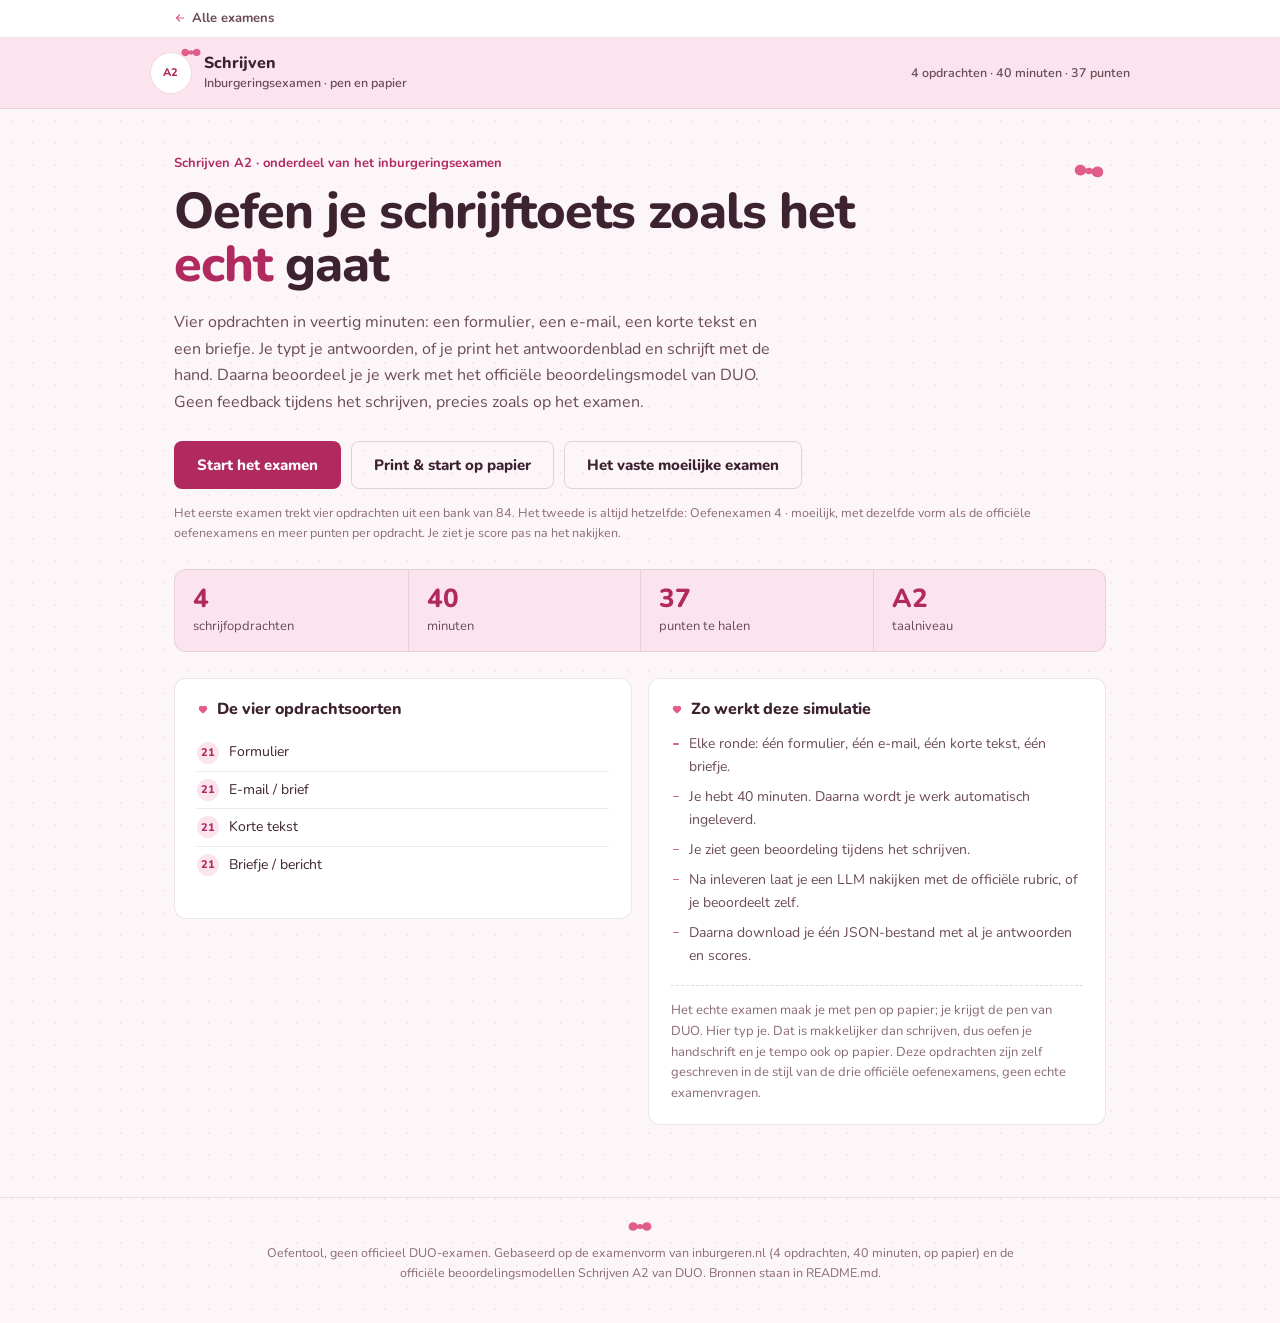
==== schrijven/index.html @ e690a675 "ExamenSimulatie portal: portal + Lezen A2 + Schrijven A2 Static site, no build step. KNM stays in it" ====
<!doctype html>
<html lang="nl">
<head>
  <meta charset="utf-8">
  <meta name="viewport" content="width=device-width, initial-scale=1">
  <title>Schrijven A2 ExamenSimulatie</title>
  <meta name="description" content="Oefenexamen Schrijven A2 (inburgering): 4 opdrachten, 40 minuten, beoordeling met het officiële beoordelingsmodel van DUO. Exporteer je antwoorden als JSON voor een LLM-analyse.">
  <link rel="preconnect" href="https://fonts.googleapis.com">
  <link rel="preconnect" href="https://fonts.gstatic.com" crossorigin>
  <link rel="stylesheet" href="https://fonts.googleapis.com/css2?family=Nunito:wght@400;600;800&display=swap">
  <link rel="stylesheet" href="styles.css">
</head>
<body>
  <div class="topbar">
    <div class="topbar-inner">
      <a class="back-link" href="../">Alle examens</a>
    </div>
  </div>

  <header class="site-header">
    <div class="header-inner">
      <div class="brand">
        <span class="brand-mark">A2</span>
        <div>
          <strong>Schrijven</strong>
          <small>Inburgeringsexamen · pen en papier</small>
        </div>
      </div>
      <div class="header-meta">4 opdrachten · 40 minuten · 37 punten</div>
    </div>
  </header>

  <main>
    <!-- ── Start ─────────────────────────────────────────────────── -->
    <section id="screen-start" class="screen">
      <div class="hero">
        <p class="eyebrow">Schrijven A2 · onderdeel van het inburgeringsexamen</p>
        <h1>Oefen je schrijftoets zoals het <span>echt</span> gaat</h1>
        <p class="lead">
          Vier opdrachten in veertig minuten: een formulier, een e-mail, een korte
          tekst en een briefje. Je typt je antwoorden, of je print het antwoordenblad
          en schrijft met de hand. Daarna beoordeel je je werk met het officiële
          beoordelingsmodel van DUO. Geen feedback tijdens het schrijven, precies
          zoals op het examen.
        </p>
        <div style="display:flex;flex-wrap:wrap;gap:10px">
          <button id="btn-start" class="btn primary big" type="button">Start het examen</button>
          <button id="btn-start-paper" class="btn ghost big" type="button">Print &amp; start op papier</button>
          <button id="btn-start-hard" class="btn ghost big" type="button">Het vaste moeilijke examen</button>
        </div>
        <p class="tiny">
          Het eerste examen trekt vier opdrachten uit een bank van <span id="bank-size">…</span>.
          Het tweede is altijd hetzelfde: <span id="hard-exam-name">…</span>, met dezelfde vorm
          als de officiële oefenexamens en meer punten per opdracht. Je ziet je score pas na
          het nakijken.
        </p>
      </div>

      <div class="facts">
        <div class="fact"><strong>4</strong><span>schrijfopdrachten</span></div>
        <div class="fact"><strong>40</strong><span>minuten</span></div>
        <div class="fact"><strong>37</strong><span>punten te halen</span></div>
        <div class="fact"><strong>A2</strong><span>taalniveau</span></div>
      </div>

      <div class="start-grid">
        <section class="panel">
          <h2>De vier opdrachtsoorten</h2>
          <ul class="theme-list" id="type-list"></ul>
        </section>

        <section class="panel">
          <h2>Zo werkt deze simulatie</h2>
          <ul>
            <li>Elke ronde: één formulier, één e-mail, één korte tekst, één briefje.</li>
            <li>Je hebt 40 minuten. Daarna wordt je werk automatisch ingeleverd.</li>
            <li>Je ziet geen beoordeling tijdens het schrijven.</li>
            <li>Na inleveren laat je een LLM nakijken met de officiële rubric, of je beoordeelt zelf.</li>
            <li>Daarna download je één JSON-bestand met al je antwoorden en scores.</li>
          </ul>
          <p class="note">
            Het echte examen maak je met pen op papier; je krijgt de pen van DUO.
            Hier typ je. Dat is makkelijker dan schrijven, dus oefen je handschrift
            en je tempo ook op papier. Deze opdrachten zijn zelf geschreven in de
            stijl van de drie officiële oefenexamens, geen echte examenvragen.
          </p>
        </section>
      </div>
    </section>

    <!-- ── Examen ────────────────────────────────────────────────── -->
    <section id="screen-exam" class="screen hidden">
      <div class="exam-shell">
        <p id="paper-banner" class="paper-banner hidden">
          Papier-modus: schrijf op het geprinte blad. De timer loopt. Daarna voer
          je je antwoorden hier in.
        </p>
        <div class="exam-top">
          <div class="timer-wrap">
            <span class="timer-label">Tijd</span>
            <strong id="timer">40:00</strong>
          </div>
          <div class="exam-progress">
            <span><strong id="answered-count">0</strong> van 4 opdrachten klaar</span>
            <div class="progressbar"><div id="progress-fill"></div></div>
          </div>
          <button id="btn-submit-top" class="btn ghost" type="button">Inleveren</button>
        </div>

        <div class="task-card" id="task-card">
          <div class="question-meta">
            <span id="task-type"></span>
            <span id="task-count"></span>
          </div>
          <h2 id="task-title"></h2>
          <p id="task-situation" class="task-situation"></p>
          <p id="task-instruction" class="task-instruction"></p>
          <ul id="task-points" class="task-points"></ul>
          <div id="task-input" class="task-input"></div>
          <p id="task-meter" class="task-meter"></p>
        </div>

        <div class="exam-nav">
          <button id="btn-prev" class="btn" type="button">← Vorige</button>
          <span id="task-counter" class="q-counter"></span>
          <button id="btn-next" class="btn primary" type="button">Volgende →</button>
        </div>

        <details class="overview">
          <summary>Opdrachtenoverzicht</summary>
          <div id="navigator" class="navigator"></div>
        </details>
      </div>
    </section>

    <!-- ── Nakijken ──────────────────────────────────────────────── -->
    <section id="screen-check" class="screen hidden">
      <div class="result-shell">
        <section class="panel llm-panel">
          <div class="panel-head">
            <h2>Nakijken</h2>
            <span class="hint">Met de officiële rubric</span>
          </div>
          <p class="note">
            Beide routes vullen dezelfde scorekaarten hieronder. Daarna kun je elke score
            nog met de hand bijstellen.
          </p>

          <div class="llm-block">
            <h3>1. Automatisch nakijken</h3>
            <p class="llm-help">
              Met een licentiesleutel laat je nakijken met nakijktegoed: 30 dagen,
              geen sleutel nodig. Zonder licentie gebruik je je eigen DeepSeek-sleutel;
              die blijft in deze browser en gaat alleen naar api.deepseek.com.
            </p>
            <div class="llm-key-row">
              <input id="lic-key" type="password" autocomplete="off" spellcheck="false"
                placeholder="Licentiesleutel (30 dagen nakijktegoed)">
            </div>
            <div class="llm-key-row">
              <input id="ds-key" type="password" autocomplete="off" spellcheck="false"
                placeholder="sk-… (DeepSeek API-sleutel)">
              <button id="btn-ds-forget" class="btn ghost" type="button">Vergeet sleutel</button>
            </div>
            <div class="export-actions">
              <button id="btn-ds-score" class="btn primary" type="button">Laat nakijken</button>
            </div>
            <p id="ds-status" class="tiny" role="status"></p>
          </div>

          <div class="llm-block">
            <h3>2. Of handmatig: kopieer de opdracht</h3>
            <ol class="llm-steps">
              <li>Klik op <b>Kopieer LLM-opdracht</b> en plak de tekst in ChatGPT, Claude of een andere LLM.</li>
              <li>De LLM krijgt je antwoorden, de officiële rubric en de regels, en stuurt alleen JSON terug.</li>
              <li>Plak die JSON hieronder en klik op <b>Verwerk scores</b>.</li>
            </ol>
            <div class="export-actions">
              <button id="btn-llm-copy" class="btn" type="button">Kopieer LLM-opdracht</button>
              <button id="btn-llm-apply" class="btn" type="button">Verwerk scores</button>
            </div>
            <details id="llm-manual" class="llm-manual hidden">
              <summary>Handmatig kopiëren (als het klembord niet werkt)</summary>
              <textarea id="llm-prompt" class="llm-paste" rows="8" readonly></textarea>
            </details>
            <label class="note-label">Antwoord van de LLM (JSON)
              <textarea id="llm-input" class="llm-paste" rows="5" spellcheck="false"
                placeholder='{"scores":[{"id":"mail-01","criteria":{"adequaatheid":2},"eisen":[true,true,false]}]}'></textarea>
            </label>
            <p id="llm-status" class="tiny" role="status"></p>
          </div>
        </section>

        <section class="panel">
          <div class="panel-head">
            <h2>Of beoordeel zelf</h2>
            <span class="hint" id="check-total">0 / 37 punten</span>
          </div>
          <p class="note">
            Vink af wat je echt hebt gedaan en geef per criterium een score, net als
            een beoordelaar van DUO. Wees streng: een schatting die te hoog is, helpt
            je niet. De LLM hierboven vult deze kaarten alvast in.
          </p>
        </section>
        <div id="check-list" class="check-list"></div>
        <div class="result-actions">
          <button id="btn-to-result" class="btn primary big" type="button">Bekijk resultaat →</button>
        </div>
      </div>
    </section>

    <!-- ── Resultaat ─────────────────────────────────────────────── -->
    <section id="screen-result" class="screen hidden">
      <div class="result-shell">
        <div class="result-hero">
          <div id="verdict" class="verdict">SCHATTING</div>
          <div id="score" class="score">0 / 37</div>
          <p id="result-line"></p>
          <div id="result-stats" class="result-stats"></div>
          <p class="note">
            Deze score is voor getypt werk. Op het echte examen schrijf je met de hand,
            zonder spellcheck; daar kan je score lager uitvallen.
          </p>
        </div>

        <section class="panel">
          <div class="panel-head">
            <h2>Per criterium</h2>
            <span class="hint">Zwakste eerst</span>
          </div>
          <div id="criterion-stats" class="theme-stats"></div>
        </section>

        <section class="panel">
          <div class="panel-head">
            <h2>Per opdracht</h2>
            <span class="hint">Punten en eisen</span>
          </div>
          <div id="task-scores" class="theme-stats"></div>
        </section>

        <section class="panel learn-panel">
          <div class="panel-head">
            <h2>Leren van deze poging</h2>
            <span class="hint">5 dagen, 15 minuten per dag</span>
          </div>
          <p class="note">
            <b>Maak een 5-daags plan</b> laat de AI je duurste fouten over vijf dagen
            verdelen, met je eigen zinnen en de antwoorden onderaan. Dat is één eenheid
            nakijktegoed, of je eigen DeepSeek-sleutel.
          </p>
          <div class="export-actions">
            <button id="btn-plan" class="btn primary" type="button">Maak een 5-daags plan</button>
          </div>
          <p id="plan-status" class="tiny" role="status"></p>
          <pre id="plan-out" class="answer-text hidden"></pre>
          <p class="note">
            <b>Kopieer leeropdracht</b> geeft dezelfde analyse als opdracht voor je eigen
            LLM, gratis. Denkt de LLM dat een score niet klopt? Dan eindigt het antwoord
            met een JSON-blok: klik op <b>Scores aanpassen</b>, plak dat blok in
            "Antwoord van de LLM" en de score wordt bijgesteld.
          </p>
          <div class="export-actions">
            <button id="btn-learn-copy" class="btn" type="button">Kopieer leeropdracht</button>
          </div>
          <details id="learn-manual" class="llm-manual hidden">
            <summary>Handmatig kopiëren (als het klembord niet werkt)</summary>
            <textarea id="learn-prompt" class="llm-paste" rows="8" readonly></textarea>
          </details>
          <p id="learn-status" class="tiny" role="status"></p>
        </section>

        <section class="panel export-panel">
          <div class="panel-head">
            <h2>JSON voor je LLM</h2>
            <span class="hint">Antwoorden + scores + rubric</span>
          </div>
          <p class="note">
            Download het bestand en geef het aan een LLM met de vraag: welke
            focusgebieden moet ik oefenen? Het bestand bevat je volledige teksten,
            je zelfbeoordeling, de officiële rubric en een leesinstructie.
          </p>
          <div class="export-actions">
            <button id="btn-download" class="btn primary" type="button">Download JSON</button>
            <button id="btn-copy" class="btn" type="button">Kopieer JSON</button>
          </div>
          <pre id="json-preview" class="json-preview" aria-label="JSONvoorbeeld"></pre>
        </section>

        <div class="result-actions">
          <button id="btn-edit-scores" class="btn" type="button">Scores aanpassen</button>
          <button id="btn-retry" class="btn primary big" type="button">Nieuw examen</button>
        </div>
      </div>
    </section>

    <!-- Alleen zichtbaar bij printen: het papieren antwoordenblad. -->
    <section id="print-sheet" class="print-sheet" aria-hidden="true"></section>
  </main>

  <footer class="site-footer">
    <p>
      Oefentool, geen officieel DUO-examen. Gebaseerd op de examenvorm van
      inburgeren.nl (4 opdrachten, 40 minuten, op papier) en de officiële
      beoordelingsmodellen Schrijven A2 van DUO. Bronnen staan in README.md.
    </p>
  </footer>

  <script src="ai.js"></script>
  <script src="tasks.js"></script>
  <script src="app.js"></script>
</body>
</html>
---- schrijven/styles.css ----
/* Generated from shared/: edit the css in shared/ and run shared/build.sh */
/* ── Tokens ─────────────────────────────────────────────────────── */
:root {
  /* surface ramp: rose paper, never a saturated fill */
  --bg: #fdf6f9;
  --card: #ffffff;
  --raised: #fff5f9;
  --rose-soft: #fce4ee;
  --ink: #3d2230;
  --ink-2: #6b4a58;
  --muted: #8b6a78;
  --line: rgba(61, 34, 48, 0.1);
  --line-strong: rgba(61, 34, 48, 0.16);

  /* one accent, two steps: dark for text and fills, light for banding */
  --rose: #e05c8a;
  --rose-dark: #b02a5f;

  --green: #1e7f52;
  --green-soft: #e9f7ef;
  --red: #c62f4a;
  --red-soft: #fdecef;
  --amber: #96601a;

  --radius-card: 12px;
  --radius-ctl: 8px;
  --radius-mark: 4px;
  --ease: cubic-bezier(0.22, 1, 0.36, 1);

  --font: "Nunito", ui-rounded, "Segoe UI", system-ui, -apple-system, sans-serif;
  --font-display: var(--font);
  --font-mono: ui-monospace, "SFMono-Regular", Consolas, monospace;

  --bow: url("data:image/svg+xml,%3Csvg xmlns='http://www.w3.org/2000/svg' viewBox='1 6.2 22 11.6'%3E%3Cg fill='%23e05c8a'%3E%3Cpath d='M11 12c-1.6-2.6-3.4-4-5.2-4C3.2 8 1.5 9.8 1.5 12S3.2 16 5.8 16c1.8 0 3.6-1.4 5.2-4Z'/%3E%3Cpath d='M13 12c1.6 2.6 3.4 4 5.2 4 2.6 0 4.3-1.8 4.3-4s-1.7-4-4.3-4c-1.8 0-3.6 1.4-5.2 4Z'/%3E%3Ccircle cx='12' cy='12' r='2.4'/%3E%3C/g%3E%3C/svg%3E");
  --heart: url("data:image/svg+xml,%3Csvg xmlns='http://www.w3.org/2000/svg' viewBox='0 0 24 24'%3E%3Cpath fill='%23e05c8a' d='M12 20.5S3.5 15.6 3.5 10.4A4.9 4.9 0 0 1 12 7.2a4.9 4.9 0 0 1 8.5 3.2c0 5.2-8.5 10.1-8.5 10.1Z'/%3E%3C/svg%3E");
}

* {
  box-sizing: border-box;
}

html {
  scroll-behavior: smooth;
}

body {
  margin: 0;
  background-color: var(--bg);
  background-image: radial-gradient(rgba(224, 92, 138, 0.1) 1px, transparent 1px);
  background-size: 22px 22px;
  color: var(--ink);
  font-family: var(--font);
  font-size: 15px;
  line-height: 1.6;
  -webkit-font-smoothing: antialiased;
}

::selection {
  background: var(--rose-soft);
  color: var(--rose-dark);
}

button,
input {
  font: inherit;
}

button {
  color: inherit;
}

.hidden {
  display: none !important;
}

/* ── Header ─────────────────────────────────────────────────────── */
.site-header {
  background: var(--rose-soft);
  border-bottom: 1px solid var(--line);
  padding: 14px 24px;
}

.header-inner {
  max-width: 980px;
  margin: 0 auto;
  display: flex;
  align-items: center;
  justify-content: space-between;
  gap: 20px;
}

.brand {
  display: flex;
  align-items: center;
  gap: 12px;
}

.brand-mark {
  position: relative;
  display: grid;
  place-items: center;
  width: 42px;
  height: 42px;
  border: 1px solid rgba(176, 42, 95, 0.18);
  border-radius: 50%;
  background: #fff;
  color: var(--rose-dark);
  font-size: 11px;
  font-weight: 800;
  letter-spacing: 0.02em;
}

.brand-mark::after {
  content: "";
  position: absolute;
  top: -6px;
  right: -10px;
  width: 20px;
  height: 11px;
  background: var(--bow) center / contain no-repeat;
}

.brand strong {
  display: block;
  font-size: 16px;
  font-weight: 800;
  line-height: 1.25;
}

.brand small {
  display: block;
  font-size: 12.5px;
  font-weight: 600;
  color: var(--ink-2);
}

.header-meta {
  color: var(--ink-2);
  font-size: 12.5px;
  font-weight: 600;
  text-align: right;
}

/* ── Layout ─────────────────────────────────────────────────────── */
.screen {
  max-width: 980px;
  margin: 0 auto;
  padding: 40px 24px 72px;
}

.hero {
  position: relative;
  padding: 4px 0 0;
}

.hero::before {
  content: "";
  position: absolute;
  top: 14px;
  right: 2px;
  width: 30px;
  height: 16px;
  background: var(--bow) center / contain no-repeat;
  transform: rotate(6deg);
}

.eyebrow {
  margin: 0 0 12px;
  color: var(--rose-dark);
  font-size: 13px;
  font-weight: 700;
}

h1 {
  margin: 0;
  max-width: 24ch;
  font-size: clamp(2rem, 5vw, 3.15rem);
  font-weight: 800;
  line-height: 1.05;
  letter-spacing: -0.02em;
}

h1 span {
  color: var(--rose-dark);
}

.lead {
  max-width: 60ch;
  margin: 18px 0 26px;
  color: var(--ink-2);
  font-size: 16px;
  line-height: 1.65;
}

.tiny {
  margin: 14px 0 0;
  color: var(--muted);
  font-size: 12.5px;
}

/* ── Back to the portal ─────────────────────────────────────────── */
.topbar {
  background: #fff;
  border-bottom: 1px solid var(--line);
}

.topbar-inner {
  display: flex;
  max-width: 980px;
  margin: 0 auto;
  padding: 8px 24px;
}

.back-link {
  display: inline-flex;
  align-items: center;
  gap: 6px;
  color: var(--ink-2);
  font-size: 13px;
  font-weight: 700;
  text-decoration: none;
  transition: color 150ms var(--ease);
}

.back-link::before {
  content: "";
  flex: 0 0 12px;
  width: 12px;
  height: 12px;
  background: url("data:image/svg+xml,%3Csvg xmlns='http://www.w3.org/2000/svg' viewBox='0 0 24 24' fill='none' stroke='%23e05c8a' stroke-width='2.4' stroke-linecap='round' stroke-linejoin='round'%3E%3Cpath d='M19 12H5M11 18l-6-6 6-6'/%3E%3C/svg%3E") center / contain no-repeat;
}

.back-link:hover {
  color: var(--rose-dark);
}

/* ── Buttons ────────────────────────────────────────────────────── */
.btn {
  display: inline-flex;
  align-items: center;
  justify-content: center;
  gap: 8px;
  border: 1px solid var(--line-strong);
  border-radius: var(--radius-ctl);
  background: #fff;
  min-height: 38px;
  padding: 8px 16px;
  font-size: 14px;
  font-weight: 700;
  color: var(--ink);
  cursor: pointer;
  transition: background-color 150ms var(--ease), border-color 150ms var(--ease),
    transform 120ms var(--ease);
}

.btn:hover:not(:disabled) {
  background: var(--raised);
  border-color: rgba(176, 42, 95, 0.3);
}

.btn:active:not(:disabled) {
  transform: scale(0.985);
}

.btn:disabled {
  cursor: not-allowed;
  opacity: 0.45;
}

.btn.primary {
  border-color: transparent;
  background: var(--rose-dark);
  color: #fff;
}

.btn.primary:hover:not(:disabled) {
  background: #972052;
  border-color: transparent;
}

.btn.ghost {
  background: transparent;
}

.btn.big {
  min-height: 46px;
  padding: 11px 22px;
  font-size: 15px;
  font-weight: 800;
}

/* ── Start screen ───────────────────────────────────────────────── */
.facts {
  display: grid;
  grid-template-columns: repeat(4, 1fr);
  gap: 0;
  margin: 26px 0;
  border: 1px solid var(--line);
  border-radius: var(--radius-card);
  background: var(--rose-soft);
  overflow: clip;
}

.fact {
  padding: 14px 18px;
}

.fact + .fact {
  border-left: 1px solid var(--line);
}

.fact strong {
  display: block;
  color: var(--rose-dark);
  font-size: 26px;
  font-weight: 800;
  line-height: 1.15;
  font-variant-numeric: tabular-nums;
}

.fact span {
  display: block;
  margin-top: 2px;
  color: var(--ink-2);
  font-size: 13px;
}

.start-grid {
  display: grid;
  grid-template-columns: 1fr 1fr;
  align-items: start;
  gap: 16px;
}

.panel {
  background: var(--card);
  border: 1px solid var(--line);
  border-radius: var(--radius-card);
  padding: 20px 22px;
}

.panel h2 {
  display: flex;
  align-items: center;
  gap: 8px;
  margin: 0 0 14px;
  font-size: 16px;
  font-weight: 800;
  line-height: 1.3;
}

.panel h2::before {
  content: "";
  flex: 0 0 12px;
  width: 12px;
  height: 12px;
  background: var(--heart) center / contain no-repeat;
}

.panel-head {
  display: flex;
  align-items: baseline;
  justify-content: space-between;
  gap: 12px;
  margin-bottom: 16px;
}

.panel-head h2 {
  margin: 0;
}

.panel ul:not(.theme-list) {
  margin: 0;
  padding-left: 0;
  list-style: none;
  color: var(--ink-2);
  font-size: 14px;
}

.panel ul:not(.theme-list) li {
  position: relative;
  padding-left: 18px;
}

.panel ul:not(.theme-list) li + li {
  margin-top: 8px;
}

.panel ul:not(.theme-list) li::before {
  content: "";
  position: absolute;
  left: 2px;
  top: 0.68em;
  width: 6px;
  height: 1.5px;
  border-radius: 2px;
  background: var(--rose);
}

.answer-text {
  margin: 0;
  padding: 12px 14px;
  border-radius: var(--radius-ctl);
  background: var(--raised);
  color: var(--ink);
  font-size: 14px;
  line-height: 1.6;
  white-space: pre-wrap;
  overflow-wrap: anywhere;
}

.lic-input {
  display: block;
  width: 100%;
  max-width: 320px;
  margin: 12px 0;
  padding: 9px 12px;
  border: 1px solid var(--line-strong);
  border-radius: var(--radius-ctl);
  background: #fff;
  color: var(--ink);
  font: inherit;
  font-size: 14px;
}

.lic-input:focus {
  border-color: var(--rose-dark);
  box-shadow: 0 0 0 3px rgba(176, 42, 95, 0.12);
  outline: none;
}

.hint {
  color: var(--muted);
  font-size: 12.5px;
}

.note {
  margin: 18px 0 0;
  padding-top: 14px;
  border-top: 1px dashed var(--line-strong);
  color: var(--muted);
  font-size: 13px;
  line-height: 1.6;
}

.theme-list {
  list-style: none;
  padding: 0 !important;
  display: grid;
  gap: 0;
}

.theme-list li {
  display: flex;
  align-items: center;
  gap: 10px;
  padding: 7px 0;
  font-size: 14px;
  color: var(--ink);
}

.theme-list li + li {
  border-top: 1px solid var(--line);
}

.theme-list .num {
  display: grid;
  place-items: center;
  flex: 0 0 22px;
  height: 22px;
  border-radius: 50%;
  background: var(--rose-soft);
  color: var(--rose-dark);
  font-size: 11px;
  font-weight: 800;
  font-variant-numeric: tabular-nums;
}

/* ── Exam screen ────────────────────────────────────────────────── */
.exam-shell {
  background: var(--card);
  border: 1px solid var(--line);
  border-radius: var(--radius-card);
  overflow: clip;
}

.exam-top {
  position: sticky;
  top: 0;
  z-index: 20;
  display: flex;
  align-items: center;
  gap: 18px;
  padding: 12px 20px;
  background: #fff;
  border-bottom: 1px solid var(--line);
}

.timer-wrap {
  display: flex;
  flex-direction: column;
  padding: 6px 12px;
  border-radius: var(--radius-ctl);
  background: var(--rose-soft);
  line-height: 1.2;
}

.timer-label {
  color: var(--rose-dark);
  font-size: 11px;
  font-weight: 700;
}

#timer {
  color: var(--ink);
  font-size: 17px;
  font-weight: 800;
  font-variant-numeric: tabular-nums;
  letter-spacing: -0.01em;
}

#timer.danger {
  color: var(--red);
}

.exam-progress {
  flex: 1;
  min-width: 0;
}

.exam-progress > span {
  display: block;
  margin-bottom: 6px;
  color: var(--muted);
  font-size: 12.5px;
}

.progressbar {
  height: 6px;
  border-radius: 3px;
  background: rgba(61, 34, 48, 0.08);
  overflow: hidden;
}

#progress-fill {
  width: 0;
  height: 100%;
  border-radius: inherit;
  background: var(--rose);
  transition: width 180ms var(--ease);
}

.question-card {
  padding: clamp(22px, 4vw, 40px);
  min-height: 380px;
}

.question-meta {
  display: flex;
  flex-wrap: wrap;
  margin-bottom: 16px;
  color: var(--ink-2);
  font-size: 12.5px;
  font-weight: 600;
}

.question-meta span {
  padding: 0;
  font-size: 12.5px;
  font-weight: 600;
}

.question-meta span + span::before {
  content: " · ";
  color: var(--muted);
}

.question-meta span:last-child {
  color: var(--muted);
  font-variant-numeric: tabular-nums;
}

#q-text {
  margin: 0 0 24px;
  max-width: 46ch;
  color: var(--ink);
  font-size: clamp(1.2rem, 2.4vw, 1.4rem);
  font-weight: 800;
  line-height: 1.35;
  letter-spacing: -0.01em;
}

.options {
  display: grid;
  gap: 0;
  max-width: 760px;
  border: 1px solid var(--line);
  border-radius: var(--radius-card);
  overflow: clip;
}

.option {
  display: flex;
  align-items: center;
  gap: 12px;
  width: 100%;
  min-height: 52px;
  padding: 12px 16px;
  border: 0;
  border-radius: 0;
  background: #fff;
  text-align: left;
  cursor: pointer;
  transition: background-color 150ms var(--ease), box-shadow 150ms var(--ease);
}

.option + .option {
  border-top: 1px solid var(--line);
}

.option:hover {
  background: var(--raised);
}

.option.selected {
  background: var(--rose-soft);
  box-shadow: inset 2px 0 0 var(--rose-dark);
}

.option-letter {
  display: grid;
  place-items: center;
  flex: 0 0 28px;
  height: 28px;
  border: 1px solid var(--line-strong);
  border-radius: 50%;
  background: #fff;
  color: var(--ink-2);
  font-size: 13px;
  font-weight: 800;
}

.option.selected .option-letter {
  border-color: transparent;
  background: var(--rose-dark);
  color: #fff;
}

.option-text {
  font-size: 14.5px;
}

.exam-nav {
  display: flex;
  align-items: center;
  justify-content: space-between;
  gap: 14px;
  padding: 16px 20px;
  border-top: 1px solid var(--line);
}

.q-counter {
  color: var(--muted);
  font-size: 13px;
  font-variant-numeric: tabular-nums;
}

.overview {
  padding: 0 20px 18px;
  border-top: 1px solid var(--line);
}

.overview summary {
  padding: 14px 0;
  color: var(--ink-2);
  font-size: 13px;
  font-weight: 700;
  cursor: pointer;
}

.navigator {
  display: grid;
  grid-template-columns: repeat(10, 1fr);
  gap: 6px;
  padding-bottom: 4px;
}

.nav-dot {
  aspect-ratio: 1;
  border: 1px solid var(--line);
  border-radius: 6px;
  background: #fff;
  color: var(--ink-2);
  font-size: 12.5px;
  font-weight: 600;
  font-variant-numeric: tabular-nums;
  cursor: pointer;
  transition: background-color 120ms var(--ease), box-shadow 120ms var(--ease);
}

.nav-dot:hover {
  background: var(--raised);
}

.nav-dot.answered {
  border-color: transparent;
  background: var(--rose-soft);
  color: var(--rose-dark);
  font-weight: 700;
}

.nav-dot.current {
  box-shadow: inset 0 0 0 2px var(--rose-dark);
  color: var(--rose-dark);
}

/* ── Result screen ──────────────────────────────────────────────── */
.result-hero {
  position: relative;
  overflow: hidden;
  background: var(--card);
  border: 1px solid var(--line);
  border-radius: var(--radius-card);
  padding: clamp(26px, 5vw, 40px);
  text-align: center;
}

.result-hero::after {
  content: "";
  position: absolute;
  top: 24px;
  right: 22px;
  width: 30px;
  height: 16px;
  background: var(--bow) center / contain no-repeat;
  transform: rotate(6deg);
}

.verdict {
  display: inline-block;
  border: 2px solid currentColor;
  border-radius: var(--radius-mark);
  padding: 2px 12px;
  font-size: 13px;
  font-weight: 800;
  letter-spacing: 0.08em;
  transform: rotate(-1.5deg);
}

.verdict.pass {
  color: var(--green);
}

.verdict.fail {
  color: var(--red);
}

.score {
  margin: 14px 0 4px;
  color: var(--ink);
  font-size: clamp(3rem, 9vw, 5rem);
  font-weight: 800;
  line-height: 1;
  letter-spacing: -0.03em;
  font-variant-numeric: tabular-nums;
}

.score.pass {
  color: var(--green);
}

.score.fail {
  color: var(--ink);
}

#result-line {
  max-width: 56ch;
  margin: 8px auto 24px;
  color: var(--ink-2);
}

.result-stats {
  display: grid;
  grid-template-columns: repeat(4, 1fr);
  gap: 0;
  border: 1px solid var(--line);
  border-radius: var(--radius-card);
  overflow: hidden;
  text-align: left;
}

.stat {
  padding: 12px 14px;
}

.stat + .stat {
  border-left: 1px solid var(--line);
}

.stat-label {
  display: block;
  color: var(--muted);
  font-size: 12px;
  font-weight: 600;
}

.stat strong {
  display: block;
  margin-top: 2px;
  color: var(--ink);
  font-size: 17px;
  font-weight: 800;
  font-variant-numeric: tabular-nums;
}

.result-shell > .panel {
  margin-top: 16px;
}

.theme-stats {
  display: grid;
  gap: 14px;
}

.theme-row-head {
  display: flex;
  justify-content: space-between;
  align-items: baseline;
  gap: 14px;
  margin-bottom: 6px;
  font-size: 13.5px;
}

.theme-row-head strong {
  color: var(--ink);
  font-variant-numeric: tabular-nums;
}

.bar {
  height: 8px;
  border-radius: 4px;
  background: rgba(61, 34, 48, 0.07);
  overflow: hidden;
}

.bar-fill {
  height: 100%;
  border-radius: inherit;
}

.bar-fill.low {
  background: var(--red);
}

.bar-fill.mid {
  background: var(--amber);
}

.bar-fill.high {
  background: var(--green);
}

.toggle {
  display: inline-flex;
  align-items: center;
  gap: 8px;
  color: var(--ink-2);
  font-size: 13px;
  cursor: pointer;
  user-select: none;
}

.toggle input {
  width: 16px;
  height: 16px;
  accent-color: var(--rose-dark);
}

.review-list {
  display: grid;
  gap: 10px;
}

.review-card {
  border: 1px solid var(--line);
  border-left: 3px solid var(--line-strong);
  border-radius: var(--radius-card);
  padding: 16px 18px;
  background: #fff;
}

.review-card.ok {
  border-left-color: var(--green);
}

.review-card.bad {
  border-left-color: var(--red);
}

.review-top {
  display: flex;
  flex-wrap: wrap;
  align-items: center;
  gap: 8px;
  margin-bottom: 10px;
}

.review-num {
  color: var(--muted);
  font-size: 12px;
  font-weight: 700;
  font-variant-numeric: tabular-nums;
}

.theme-chip {
  border-radius: var(--radius-mark);
  background: var(--raised);
  color: var(--ink-2);
  padding: 2px 8px;
  font-size: 12px;
}

.badge {
  margin-left: auto;
  border-radius: var(--radius-mark);
  padding: 2px 8px;
  font-size: 12px;
  font-weight: 700;
}

.badge.ok {
  background: var(--green-soft);
  color: var(--green);
}

.badge.bad {
  background: var(--red-soft);
  color: var(--red);
}

.review-card h3 {
  margin: 0 0 12px;
  font-size: 15px;
  font-weight: 800;
  line-height: 1.45;
}

.answer-line {
  margin: 4px 0;
  font-size: 13.5px;
}

.answer-line span {
  color: var(--muted);
  font-weight: 700;
}

.answer-line.correct {
  color: var(--green);
}

.answer-line.correct span {
  color: var(--green);
}

.why {
  margin: 12px 0 10px;
  padding: 11px 13px;
  border-radius: var(--radius-ctl);
  background: var(--raised);
  color: var(--ink-2);
  font-size: 13.5px;
  line-height: 1.6;
}

.eindterm {
  color: var(--muted);
  font-size: 12px;
  font-variant-numeric: tabular-nums;
}

.empty {
  margin: 0;
  color: var(--muted);
  font-size: 14px;
}

.result-actions {
  display: flex;
  justify-content: center;
  gap: 10px;
  margin-top: 22px;
}

/* ── Footer ─────────────────────────────────────────────────────── */
.site-footer {
  border-top: 1px solid var(--line);
  padding: 22px 24px 40px;
  color: var(--muted);
  font-size: 12.5px;
  text-align: center;
}

.site-footer::before {
  content: "";
  display: block;
  width: 24px;
  height: 13px;
  margin: 0 auto 10px;
  background: var(--bow) center / contain no-repeat;
}

.site-footer p {
  max-width: 760px;
  margin: 0 auto;
}

/* ── Focus & responsive ─────────────────────────────────────────── */
:focus-visible {
  outline: 2px solid var(--rose-dark);
  outline-offset: 2px;
}

@media (max-width: 720px) {
  .header-inner {
    align-items: flex-start;
    flex-direction: column;
    gap: 8px;
  }

  .header-meta {
    text-align: left;
  }

  .facts,
  .result-stats {
    grid-template-columns: repeat(2, 1fr);
  }

  .facts .fact:nth-child(3) {
    border-left: none;
  }

  .facts .fact:nth-child(n + 3) {
    border-top: 1px solid var(--line);
  }

  .result-stats .stat:nth-child(3) {
    border-left: none;
  }

  .result-stats .stat:nth-child(n + 3) {
    border-top: 1px solid var(--line);
  }

  .start-grid {
    grid-template-columns: 1fr;
  }

  .exam-top {
    flex-wrap: wrap;
    gap: 10px 16px;
    padding: 12px 16px;
  }

  .exam-progress {
    order: 3;
    flex-basis: 100%;
  }

  .question-card {
    min-height: 0;
    padding: 22px 18px 28px;
  }

  .exam-nav {
    padding: 14px 16px;
  }

  .overview {
    padding: 0 16px 16px;
  }

  .navigator {
    grid-template-columns: repeat(8, 1fr);
  }

  .panel {
    padding: 18px;
  }

  .panel-head {
    align-items: flex-start;
    flex-direction: column;
    gap: 6px;
  }

  h1 {
    max-width: 100%;
  }

  .hero::before {
    display: none;
  }

  .result-hero::after {
    width: 24px;
    height: 13px;
    top: 16px;
    right: 16px;
  }
}

@media (max-width: 430px) {
  .screen {
    padding: 22px 14px 48px;
  }

  .option {
    align-items: flex-start;
    padding: 11px 12px;
  }

  .option-letter {
    flex-basis: 26px;
    height: 26px;
  }

  .exam-nav .btn {
    padding: 8px 12px;
    font-size: 13px;
  }

  .q-counter {
    font-size: 12px;
  }
}

@media (prefers-reduced-motion: reduce) {
  * {
    scroll-behavior: auto !important;
    transition: none !important;
  }
}

/* ══ Schrijven-specifiek ═══════════════════════════════════════════ */

/* ── Opdracht ───────────────────────────────────────────────────── */
.task-card {
  padding: clamp(22px, 4vw, 40px);
  min-height: 380px;
}

.task-card h2 {
  margin: 0 0 10px;
  font-size: clamp(1.25rem, 2.6vw, 1.5rem);
  font-weight: 800;
  line-height: 1.3;
  letter-spacing: -0.01em;
}

.task-situation {
  margin: 0 0 12px;
  color: var(--ink-2);
  font-size: 14.5px;
}

.task-instruction {
  margin: 0 0 8px;
  color: var(--ink);
  font-weight: 700;
}

.task-points {
  margin: 0 0 20px;
  padding: 0;
  list-style: none;
  display: grid;
  gap: 6px;
}

.task-points li {
  position: relative;
  padding-left: 18px;
  font-size: 14px;
  color: var(--ink-2);
}

.task-points li::before {
  content: "";
  position: absolute;
  left: 2px;
  top: 0.7em;
  width: 6px;
  height: 1.5px;
  border-radius: 2px;
  background: var(--rose);
}

.task-input {
  border-top: 1px solid var(--line);
  padding-top: 20px;
}

.task-meter {
  margin: 10px 0 0;
  color: var(--muted);
  font-size: 12.5px;
  font-variant-numeric: tabular-nums;
}

/* ── Formulier ──────────────────────────────────────────────────── */
.form-grid {
  display: grid;
  grid-template-columns: repeat(2, minmax(0, 1fr));
  gap: 14px 18px;
}

.field {
  display: grid;
  gap: 5px;
}

.field.wide {
  grid-column: 1 / -1;
}

.field label,
.note-label {
  color: var(--ink-2);
  font-size: 12.5px;
  font-weight: 700;
}

.field input,
.field select,
.field textarea,
.write-box,
.note-label textarea {
  width: 100%;
  border: 1px solid var(--line-strong);
  border-radius: var(--radius-ctl);
  background: #fff;
  padding: 9px 11px;
  color: var(--ink);
  font: inherit;
  font-size: 14.5px;
  resize: vertical;
  transition: border-color 150ms var(--ease), box-shadow 150ms var(--ease);
}

.field input:focus,
.field select:focus,
.field textarea:focus,
.write-box:focus,
.note-label textarea:focus {
  border-color: var(--rose-dark);
  box-shadow: 0 0 0 3px rgba(176, 42, 95, 0.12);
  outline: none;
}

/* ── E-mail en tekst ────────────────────────────────────────────── */
.mail-head {
  display: flex;
  flex-wrap: wrap;
  gap: 6px 22px;
  margin-bottom: 12px;
  padding: 10px 14px;
  border-radius: var(--radius-ctl);
  background: var(--raised);
  color: var(--ink-2);
  font-size: 13px;
}

.write-hint {
  margin: 0 0 8px;
  color: var(--muted);
  font-size: 12.5px;
}

.write-hint strong {
  color: var(--ink-2);
}

/* ruled paper: the one moment of the product's own world */
.write-box {
  min-height: 224px;
  font-size: 16px;
  line-height: 28px;
  padding: 6px 14px;
  background-color: #fff;
  background-image: repeating-linear-gradient(
    to bottom,
    transparent 0 27px,
    var(--line) 27px 28px
  );
  background-position: 0 6px;
}

/* ── Nakijken ───────────────────────────────────────────────────── */
.check-list {
  display: grid;
  gap: 14px;
  margin-top: 18px;
}

.check-card {
  border: 1px solid var(--line);
  border-left: 3px solid var(--rose);
  border-radius: var(--radius-card);
  padding: 18px 20px 20px;
  background: #fff;
}

.check-card h3 {
  margin: 0 0 12px;
  font-size: 15.5px;
  font-weight: 800;
}

.check-card h4 {
  margin: 20px 0 8px;
  color: var(--muted);
  font-size: 12px;
  font-weight: 700;
}

.answer-dl {
  display: grid;
  grid-template-columns: minmax(0, 0.9fr) minmax(0, 1.1fr);
  gap: 4px 14px;
  margin: 0;
  padding: 12px 14px;
  border-radius: var(--radius-ctl);
  background: var(--raised);
  font-size: 13.5px;
}

.answer-dl dt {
  color: var(--muted);
  font-weight: 700;
}

.answer-dl dd {
  margin: 0;
  overflow-wrap: anywhere;
}

.check-items {
  display: grid;
  gap: 0;
  border: 1px solid var(--line);
  border-radius: var(--radius-ctl);
  overflow: clip;
}

.check-item {
  display: flex;
  align-items: flex-start;
  gap: 9px;
  padding: 9px 12px;
  font-size: 13.5px;
  cursor: pointer;
  transition: background-color 150ms var(--ease);
}

.check-item + .check-item {
  border-top: 1px solid var(--line);
}

.check-item input {
  flex: 0 0 auto;
  width: 16px;
  height: 16px;
  margin-top: 2px;
  accent-color: var(--green);
}

.check-item:has(input:checked) {
  background: var(--green-soft);
}

.rubric {
  display: grid;
  gap: 0;
}

.rubric-row {
  padding: 10px 0;
}

.rubric-row + .rubric-row {
  border-top: 1px solid var(--line);
}

.rubric-head {
  display: flex;
  align-items: center;
  justify-content: space-between;
  gap: 12px;
}

.rubric-head label {
  font-size: 13.5px;
  font-weight: 700;
}

.rubric-head select {
  border: 1px solid var(--line-strong);
  border-radius: 6px;
  background: #fff;
  padding: 3px 6px;
  color: var(--ink);
  font: inherit;
  font-size: 13.5px;
  font-weight: 700;
}

.rubric-desc {
  margin: 6px 0 0;
  color: var(--muted);
  font-size: 12.5px;
  line-height: 1.5;
}

.note-label {
  display: grid;
  gap: 5px;
  margin-top: 16px;
}

/* ── Export ─────────────────────────────────────────────────────── */
.export-actions {
  display: flex;
  flex-wrap: wrap;
  gap: 8px;
  margin: 14px 0 0;
}

.json-preview {
  margin: 14px 0 0;
  max-height: 260px;
  overflow: auto;
  padding: 14px;
  border-radius: var(--radius-ctl);
  background: var(--raised);
  color: var(--ink-2);
  font-family: var(--font-mono);
  font-size: 12px;
  line-height: 1.55;
  white-space: pre;
}

.rubric-help {
  margin-top: 12px;
  border-radius: var(--radius-ctl);
  padding: 10px 12px;
  background: var(--raised);
  font-size: 12.5px;
}

.rubric-help summary {
  cursor: pointer;
  color: var(--ink-2);
  font-weight: 700;
}

.rubric-help-row {
  margin-top: 10px;
}

.rubric-help-row strong {
  color: var(--ink);
}

.rubric-help-row p {
  margin: 3px 0 0;
  color: var(--ink-2);
  line-height: 1.5;
}

.rubric-help-row b {
  color: var(--ink);
}

/* ── LLM-nakijken ───────────────────────────────────────────────── */
.llm-steps {
  margin: 0 0 14px;
  padding-left: 18px;
  color: var(--ink-2);
  font-size: 13.5px;
}

.llm-steps li + li {
  margin-top: 4px;
}

.llm-paste {
  width: 100%;
  margin-top: 6px;
  padding: 10px 12px;
  border: 1px solid var(--line-strong);
  border-radius: var(--radius-ctl);
  background: #fff;
  color: var(--ink);
  font-family: var(--font-mono);
  font-size: 12px;
  line-height: 1.55;
  resize: vertical;
}

.llm-paste:focus {
  border-color: var(--rose-dark);
  box-shadow: 0 0 0 3px rgba(176, 42, 95, 0.12);
  outline: none;
}

.llm-manual {
  margin-top: 12px;
  border-radius: var(--radius-ctl);
  padding: 10px 12px;
  background: var(--raised);
  font-size: 12.5px;
}

.llm-manual summary {
  cursor: pointer;
  color: var(--ink-2);
  font-weight: 700;
}

#llm-status {
  margin: 10px 0 0;
  color: var(--ink-2);
  min-height: 1em;
}

.llm-block + .llm-block {
  margin-top: 20px;
  padding-top: 18px;
  border-top: 1px solid var(--line);
}

.llm-block h3 {
  margin: 0 0 6px;
  color: var(--ink);
  font-size: 14.5px;
  font-weight: 800;
}

.llm-help {
  margin: 0 0 10px;
  color: var(--muted);
  font-size: 12.5px;
}

.llm-key-row {
  display: flex;
  flex-wrap: wrap;
  gap: 8px;
}

.llm-key-row input {
  flex: 1 1 240px;
  min-width: 0;
  padding: 9px 11px;
  border: 1px solid var(--line-strong);
  border-radius: var(--radius-ctl);
  background: #fff;
  color: var(--ink);
  font-family: var(--font-mono);
  font-size: 13px;
}

.llm-key-row input:focus {
  border-color: var(--rose-dark);
  box-shadow: 0 0 0 3px rgba(176, 42, 95, 0.12);
  outline: none;
}

#ds-status {
  margin: 10px 0 0;
  color: var(--muted);
}

@media (max-width: 720px) {
  .form-grid,
  .answer-dl {
    grid-template-columns: 1fr;
  }

  .check-card {
    padding: 16px 15px 18px;
  }

  .write-box {
    min-height: 180px;
  }
}

/* ── Papier: banner en printbaar antwoordenblad ───────────────────── */

.paper-banner {
  margin: 0;
  padding: 10px 20px;
  border-bottom: 1px solid var(--line-strong);
  background: var(--raised);
  color: var(--ink-2);
  font-size: 13px;
}

.print-sheet {
  display: none;
}

@media print {
  @page {
    size: A4;
    margin: 16mm;
  }

  html,
  body {
    background: #fff !important;
    color: #000 !important;
  }

  header,
  footer,
  main > section:not(#print-sheet) {
    display: none !important;
  }

  main {
    display: block !important;
    max-width: none !important;
    margin: 0 !important;
    padding: 0 !important;
  }

  #print-sheet {
    display: block !important;
  }

  #print-sheet,
  #print-sheet * {
    color: #000 !important;
  }

  .print-task {
    page-break-after: always;
    break-after: page;
  }

  .print-task:last-child {
    page-break-after: auto;
    break-after: auto;
  }

  .print-meta {
    margin: 0 0 8mm;
  }

  .print-meta p {
    margin: 0 0 3mm;
  }

  .print-uitleg {
    font-size: 10pt;
  }

  .print-kop {
    margin: 0 0 2mm;
    font-size: 9pt;
    letter-spacing: 0.08em;
    text-transform: uppercase;
    color: #444 !important;
  }

  .print-task h1 {
    max-width: none;
    margin: 0 0 2mm;
    font-size: 17pt;
    line-height: 1.15;
    letter-spacing: 0;
  }

  .print-task p,
  .print-task li {
    font-size: 11pt;
    line-height: 1.35;
  }

  .print-task ul {
    margin: 2mm 0 4mm 5mm;
    padding: 0;
  }

  .print-field {
    display: flex;
    align-items: baseline;
    gap: 4mm;
    margin: 3mm 0;
  }

  .print-field > span:first-child {
    min-width: 45mm;
  }

  .print-line {
    flex: 1;
    height: 6mm;
    border-bottom: 1px solid #000;
  }

  .print-lines {
    margin: 3mm 0;
  }

  .print-lines > span {
    display: block;
    height: 8mm;
    border-bottom: 1px solid #000;
  }

  .print-aanhef {
    margin-top: 5mm;
  }

  .print-afsluiting {
    margin-top: 5mm;
  }

  .print-options {
    display: flex;
    flex-wrap: wrap;
    gap: 3mm 6mm;
  }

  .print-hint {
    margin-top: 4mm;
  }
}
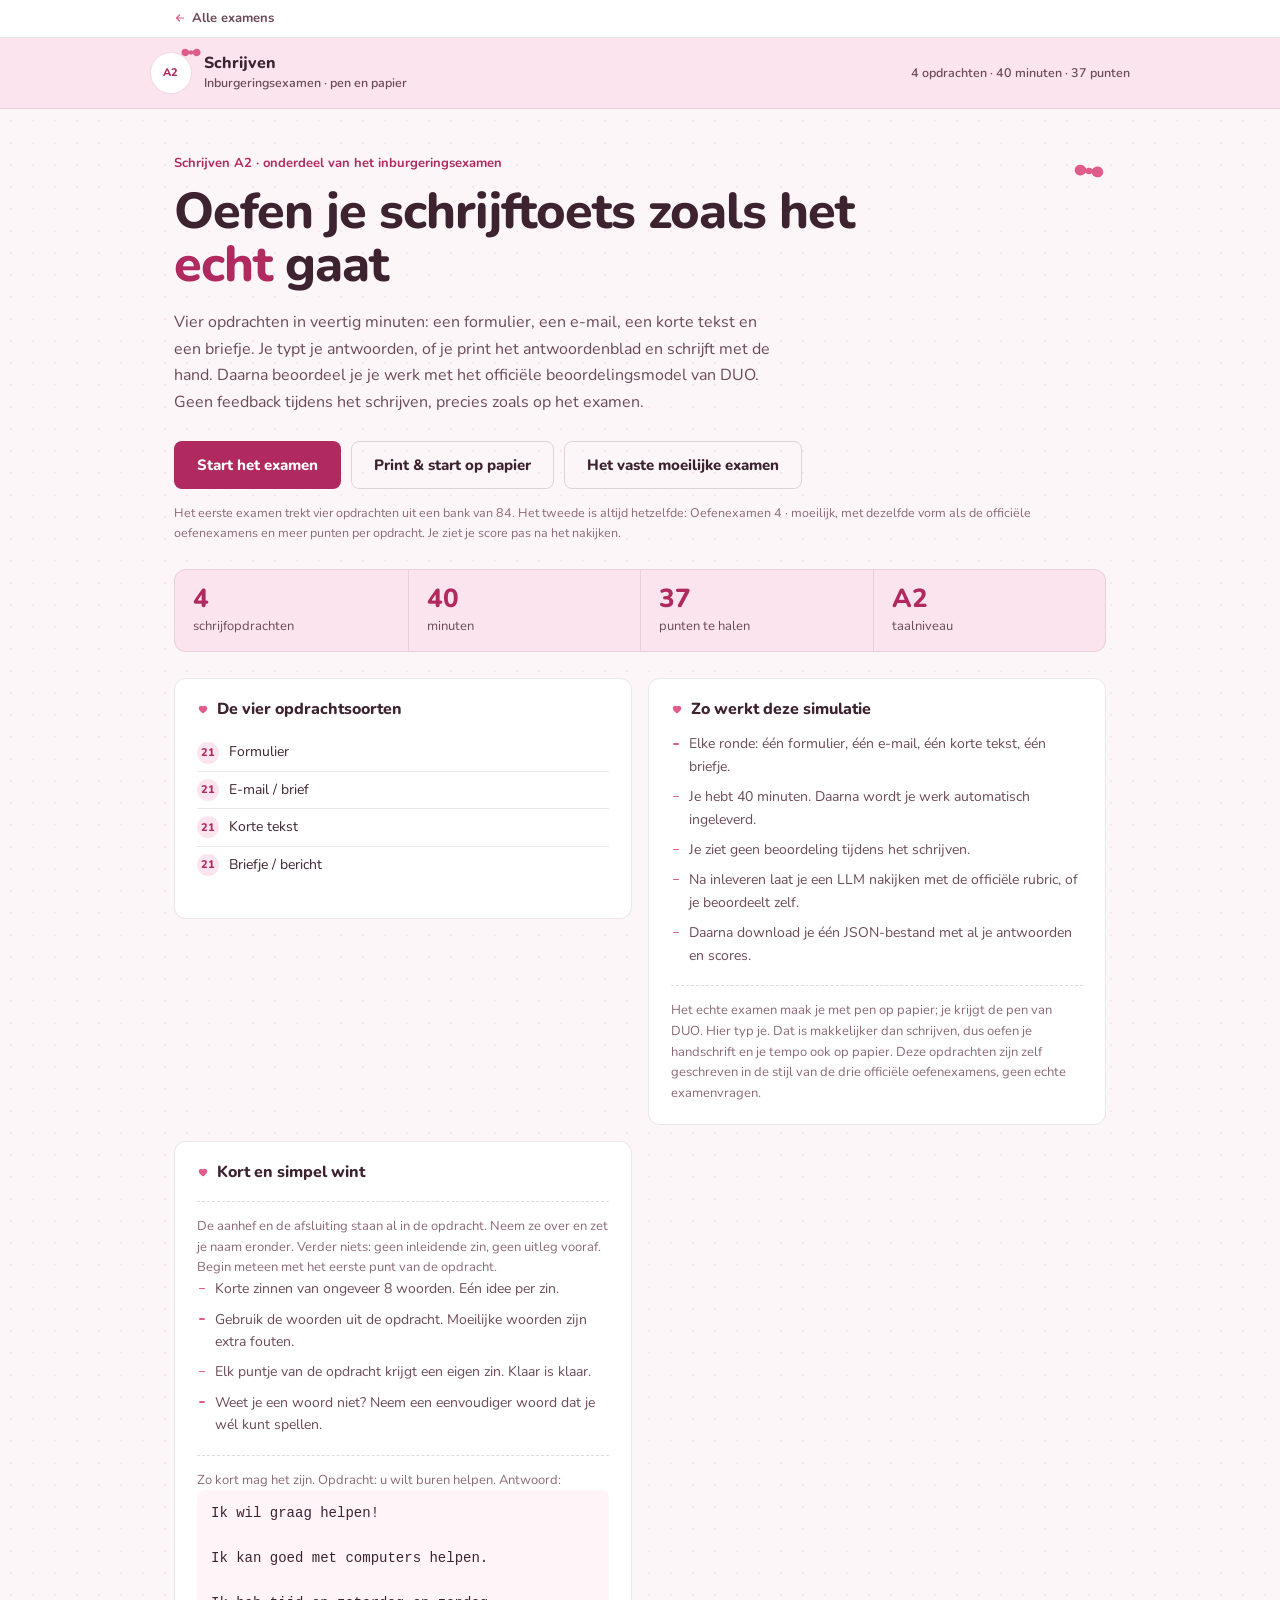
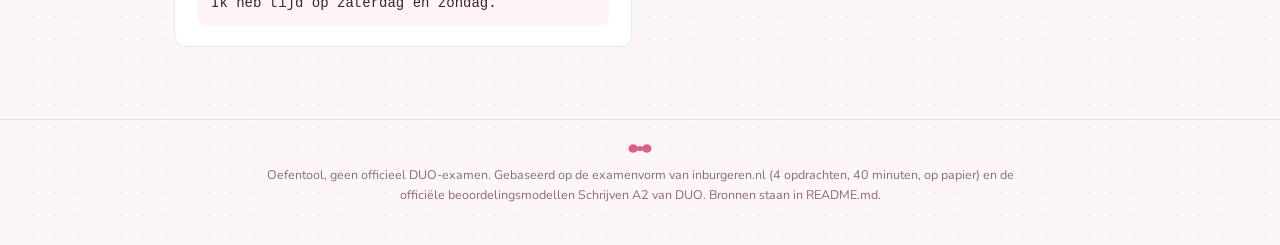
==== commit bf058319: "Aanhef/afsluiting staan in de opdracht; A2 kort en zonder inleiding" ====
--- a/schrijven/index.html
+++ b/schrijven/index.html
@@ -84,6 +84,29 @@
             en je tempo ook op papier. Deze opdrachten zijn zelf geschreven in de
             stijl van de drie officiële oefenexamens, geen echte examenvragen.
           </p>
+        </section>
+
+        <section class="panel">
+          <h2>Kort en simpel wint</h2>
+          <p class="note">
+            De aanhef en de afsluiting staan al in de opdracht. Neem ze over en zet
+            je naam eronder. Verder niets: geen inleidende zin, geen uitleg vooraf.
+            Begin meteen met het eerste punt van de opdracht.
+          </p>
+          <ul>
+            <li>Korte zinnen van ongeveer 8 woorden. Eén idee per zin.</li>
+            <li>Gebruik de woorden uit de opdracht. Moeilijke woorden zijn extra fouten.</li>
+            <li>Elk puntje van de opdracht krijgt een eigen zin. Klaar is klaar.</li>
+            <li>Weet je een woord niet? Neem een eenvoudiger woord dat je wél kunt spellen.</li>
+          </ul>
+          <p class="note">
+            Zo kort mag het zijn. Opdracht: u wilt buren helpen. Antwoord:
+          </p>
+          <pre class="answer-text">Ik wil graag helpen!
+
+Ik kan goed met computers helpen.
+
+Ik heb tijd op zaterdag en zondag.</pre>
         </section>
       </div>
     </section>
--- a/schrijven/styles.css
+++ b/schrijven/styles.css
@@ -1022,6 +1022,13 @@
 }
 
 @media (max-width: 720px) {
+  /* iOS Safari zoomt de pagina in bij een veld met tekst kleiner dan 16px. */
+  input,
+  textarea,
+  select {
+    font-size: 16px;
+  }
+
   .header-inner {
     align-items: flex-start;
     flex-direction: column;
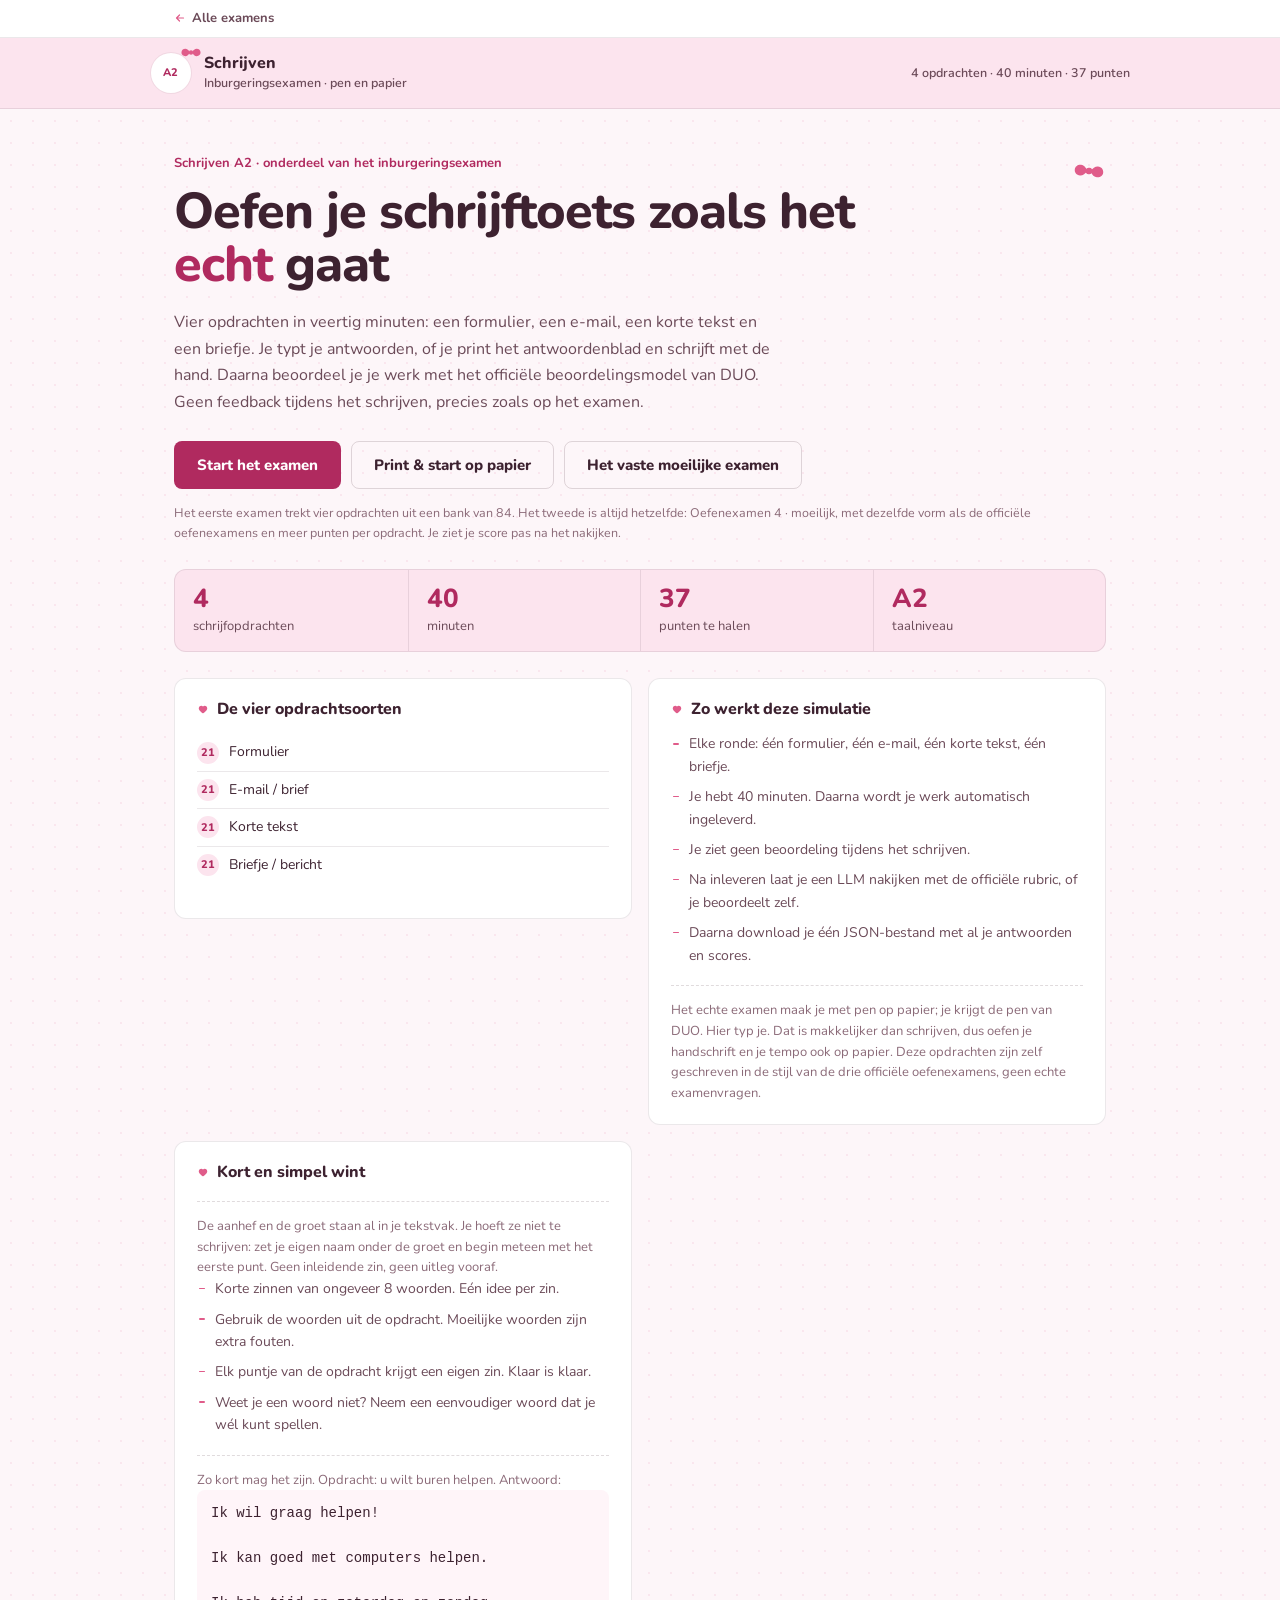
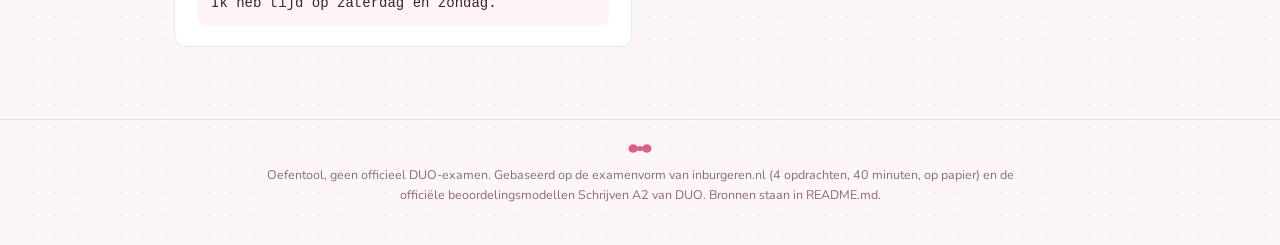
==== commit a8597c3d: "Aanhef en groet staan voorgedrukt in het tekstvak" ====
--- a/schrijven/index.html
+++ b/schrijven/index.html
@@ -89,9 +89,9 @@
         <section class="panel">
           <h2>Kort en simpel wint</h2>
           <p class="note">
-            De aanhef en de afsluiting staan al in de opdracht. Neem ze over en zet
-            je naam eronder. Verder niets: geen inleidende zin, geen uitleg vooraf.
-            Begin meteen met het eerste punt van de opdracht.
+            De aanhef en de groet staan al in je tekstvak. Je hoeft ze niet te
+            schrijven: zet je eigen naam onder de groet en begin meteen met het eerste
+            punt. Geen inleidende zin, geen uitleg vooraf.
           </p>
           <ul>
             <li>Korte zinnen van ongeveer 8 woorden. Eén idee per zin.</li>
